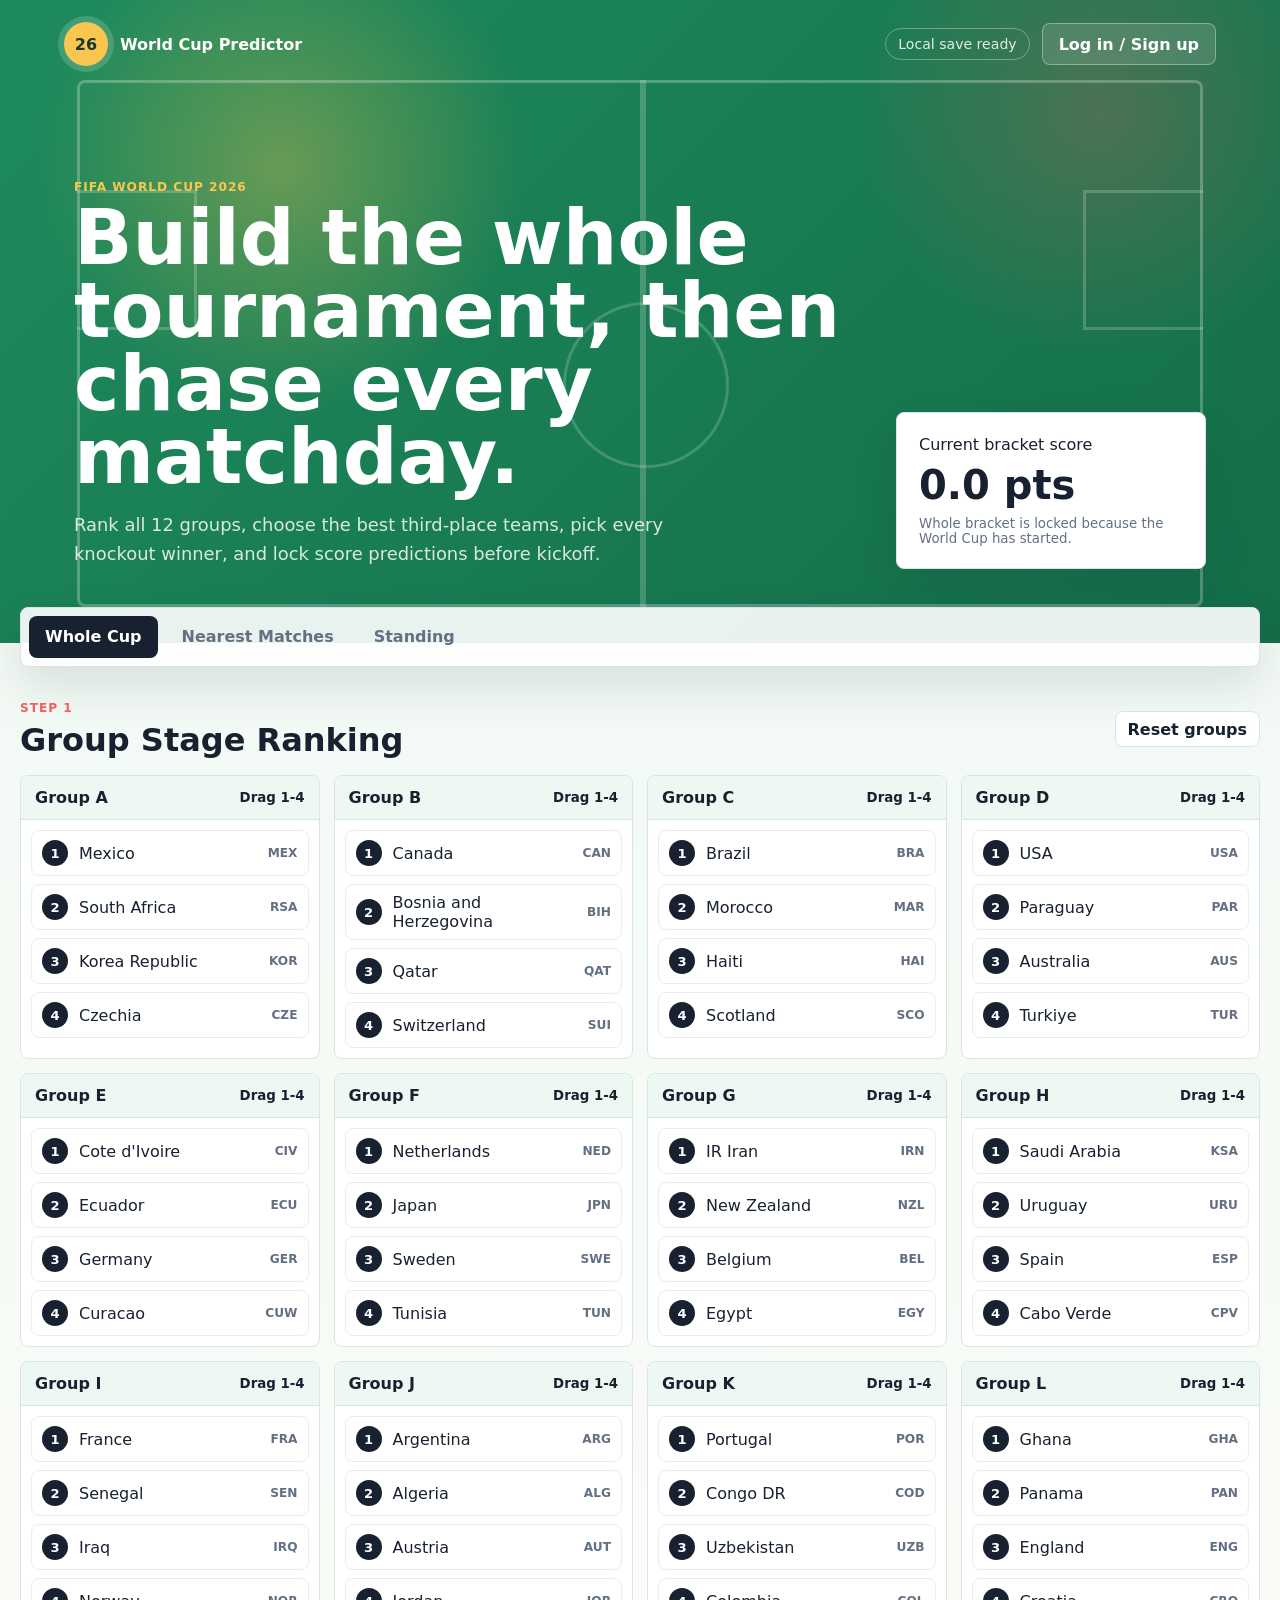
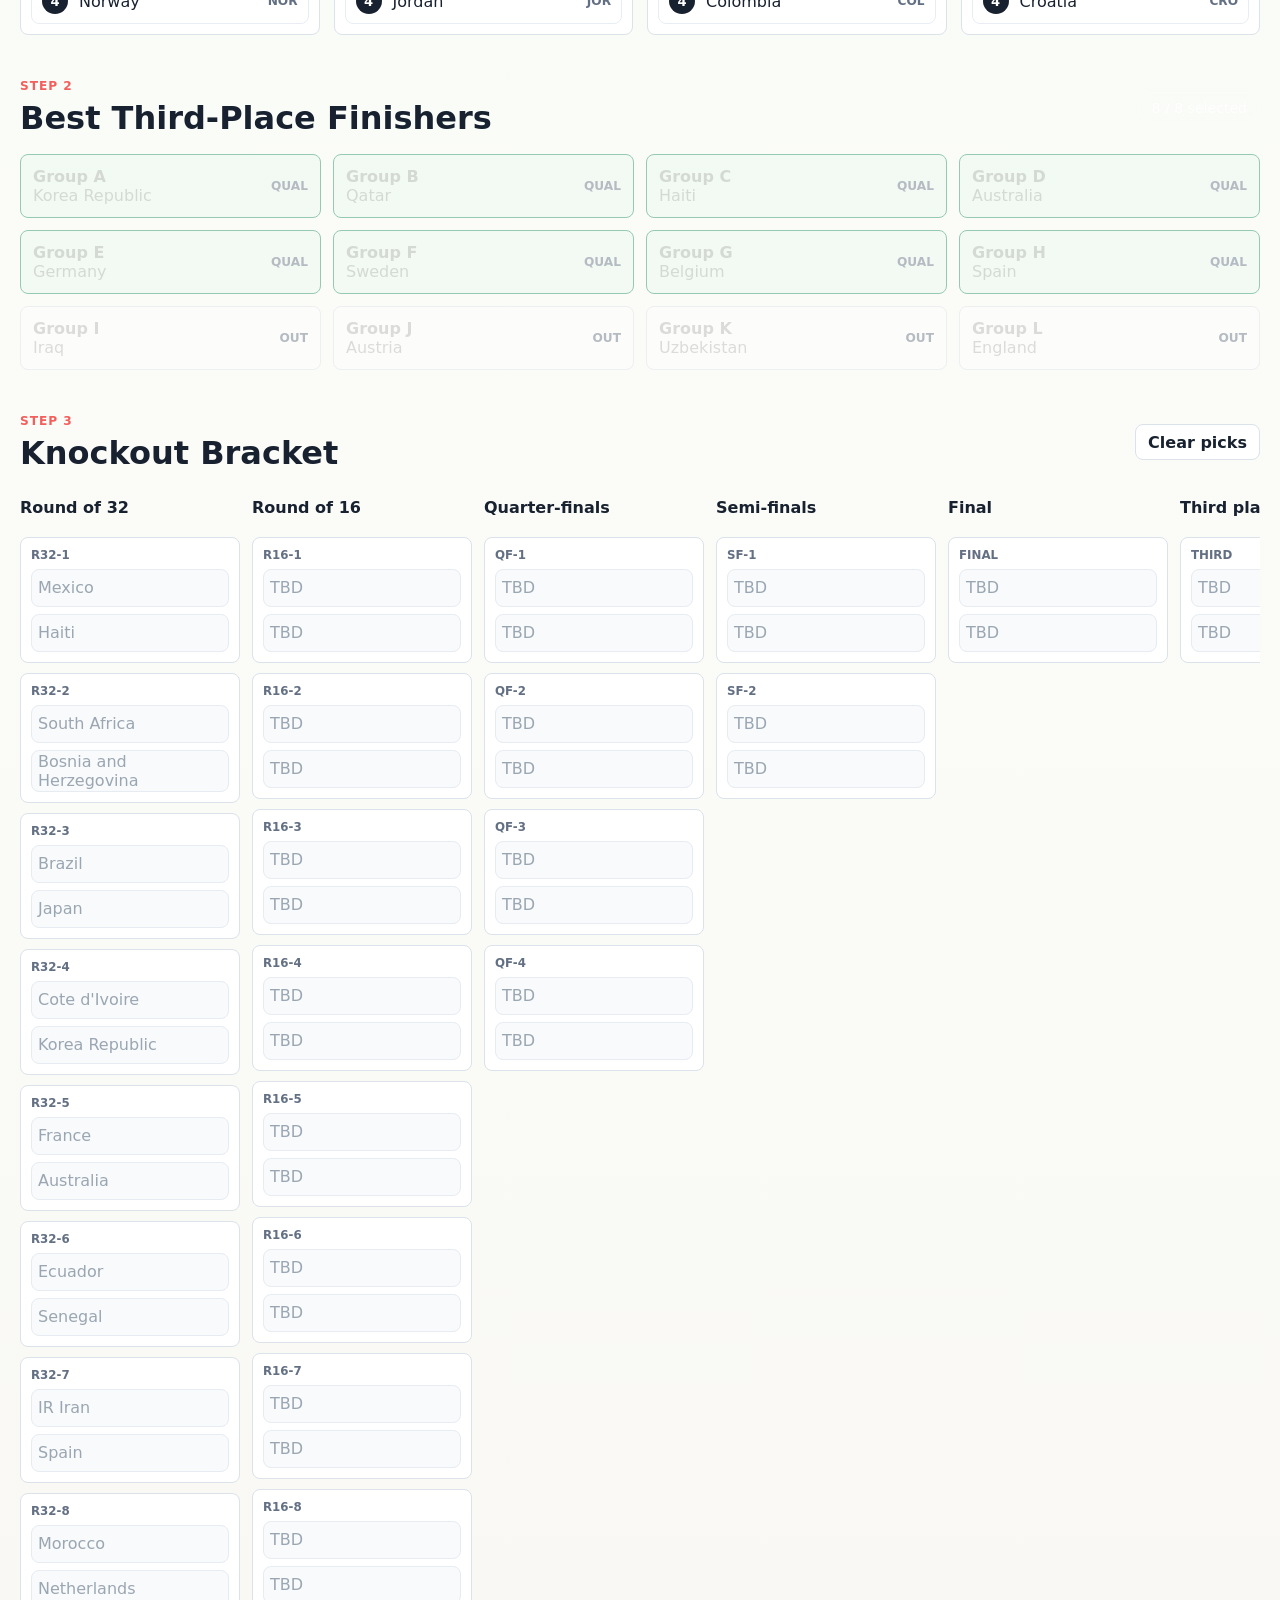
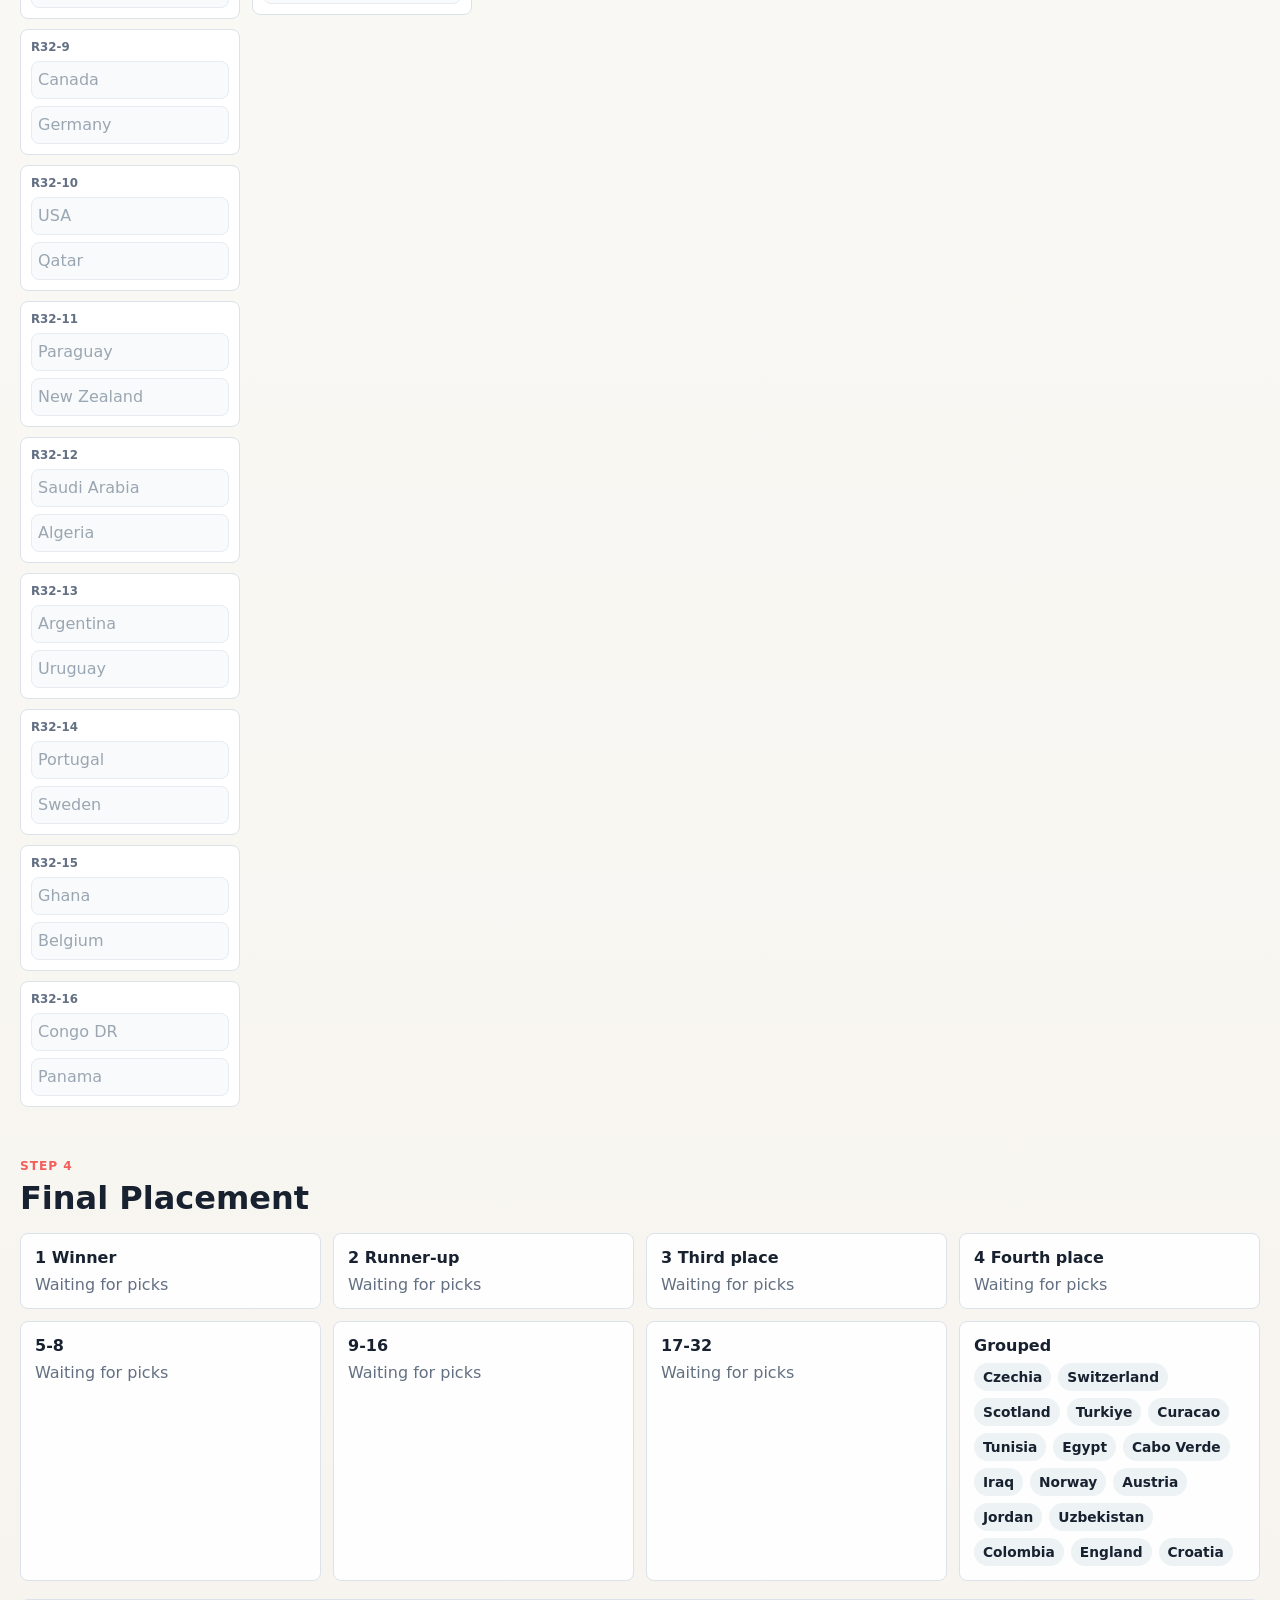
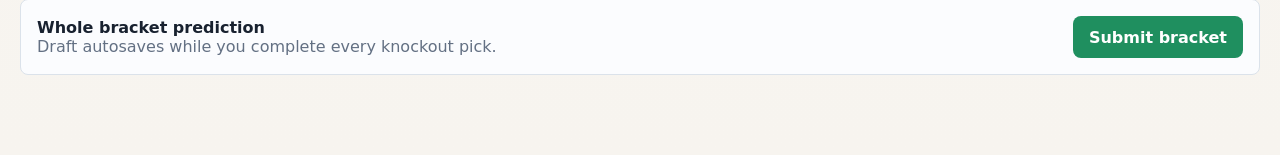
==== index.html @ 05999558 "Prepare public Supabase predictor" ====
<!doctype html>
<html lang="en">
  <head>
    <meta charset="UTF-8" />
    <meta name="viewport" content="width=device-width, initial-scale=1.0" />
    <title>World Cup Predictor 2026</title>
    <link rel="stylesheet" href="styles.css" />
  </head>
  <body>
    <header class="app-header">
      <div class="hero-art" aria-hidden="true">
        <span class="pitch-line center"></span>
        <span class="pitch-line box left"></span>
        <span class="pitch-line box right"></span>
      </div>
      <nav class="topbar">
        <div class="brand">
          <span class="brand-mark">26</span>
          <span>World Cup Predictor</span>
        </div>
        <div class="user-actions">
          <span id="saveStatus" class="save-status">Local save ready</span>
          <button id="authButton" class="ghost-button">Log in / Sign up</button>
        </div>
      </nav>
      <section class="hero">
        <div>
          <p class="eyebrow">FIFA World Cup 2026</p>
          <h1>Build the whole tournament, then chase every matchday.</h1>
          <p class="hero-copy">
            Rank all 12 groups, choose the best third-place teams, pick every knockout winner, and lock score predictions before kickoff.
          </p>
        </div>
        <div class="score-panel">
          <span>Current bracket score</span>
          <strong id="projectedScore">0 pts</strong>
          <small id="lockNote">Points stay 0 until official results are loaded.</small>
        </div>
      </section>
    </header>

    <main>
      <section class="tabs" aria-label="Predictor views">
        <button class="tab-button active" data-tab="bracket">Whole Cup</button>
        <button class="tab-button" data-tab="matches">Nearest Matches</button>
        <button class="tab-button" data-tab="standing">Standing</button>
      </section>

      <section id="bracket" class="tab-panel active">
        <div class="section-head">
          <div>
            <p class="eyebrow">Step 1</p>
            <h2>Group Stage Ranking</h2>
          </div>
          <button id="resetGroups" class="ghost-button small">Reset groups</button>
        </div>
        <div id="groupsGrid" class="groups-grid"></div>

        <div class="section-head spaced">
          <div>
            <p class="eyebrow">Step 2</p>
            <h2>Best Third-Place Finishers</h2>
          </div>
          <span id="thirdCounter" class="pill">0 / 8 selected</span>
        </div>
        <div id="thirdPlaceGrid" class="third-grid"></div>

        <div class="section-head spaced">
          <div>
            <p class="eyebrow">Step 3</p>
            <h2>Knockout Bracket</h2>
          </div>
          <button id="clearKnockout" class="ghost-button small">Clear picks</button>
        </div>
        <div id="knockoutGrid" class="knockout-grid"></div>

        <div class="section-head spaced">
          <div>
            <p class="eyebrow">Step 4</p>
            <h2>Final Placement</h2>
          </div>
        </div>
        <div id="placementGrid" class="placement-grid"></div>
        <div class="submit-strip">
          <div>
            <strong>Whole bracket prediction</strong>
            <p id="bracketSubmitStatus" class="muted">Draft autosaves while you edit.</p>
          </div>
          <button id="finalizeBracket" class="primary-button" type="button">Submit bracket</button>
        </div>
      </section>

      <section id="matches" class="tab-panel">
        <div class="section-head">
          <div>
            <p class="eyebrow">Live match center</p>
            <h2>Three Nearest Matches</h2>
          </div>
          <button id="refreshMatches" class="ghost-button small">Refresh</button>
        </div>
        <div id="matchSummary" class="match-summary"></div>
        <div id="matchesList" class="matches-list"></div>
      </section>

      <section id="standing" class="tab-panel">
        <div class="standing-layout">
          <div>
            <div class="section-head">
              <div>
                <p class="eyebrow">Your profile</p>
                <h2>Saved Predictions</h2>
              </div>
            </div>
            <div id="profilePanel" class="profile-panel"></div>
          </div>
          <div>
            <div class="section-head">
              <div>
                <p class="eyebrow">Global</p>
                <h2>Leaderboard</h2>
              </div>
            </div>
            <div id="leaderboard" class="leaderboard"></div>
            <button id="exportCsv" class="ghost-button small export-button">Download spreadsheet</button>
          </div>
        </div>
        <div class="rules-panel">
          <h3>Point System</h3>
          <div id="rulesGrid" class="rules-grid"></div>
        </div>
      </section>
    </main>

    <dialog id="authDialog" class="auth-dialog">
      <form id="authForm" method="dialog">
        <div class="section-head compact">
          <div>
            <p id="authEyebrow" class="eyebrow">Welcome back</p>
            <h2 id="authTitle">Log in</h2>
          </div>
          <button type="button" id="closeAuth" class="icon-button" aria-label="Close">x</button>
        </div>
        <div class="auth-mode" role="group" aria-label="Authentication mode">
          <button type="button" id="loginMode" class="tab-button active">Log in</button>
          <button type="button" id="signupMode" class="tab-button">Sign up</button>
        </div>
        <label>
          Username
          <input id="usernameInput" required minlength="3" maxlength="24" autocomplete="username" placeholder="letters, numbers, underscores" />
        </label>
        <label>
          Password
          <input id="passwordInput" type="password" required minlength="6" autocomplete="current-password" placeholder="6+ characters" />
        </label>
        <div class="dialog-actions">
          <button id="authSubmit" type="submit" class="primary-button">Log in</button>
          <button type="button" id="googleMock" class="ghost-button">Use Google</button>
        </div>
      </form>
    </dialog>

    <script src="vendor/supabase-js.js"></script>
    <script>
      if (!window.supabase && typeof supabase !== "undefined") window.supabase = supabase;
    </script>
    <script src="app.js"></script>
  </body>
</html>
---- styles.css ----
:root {
  color-scheme: light;
  --ink: #18212f;
  --muted: #637083;
  --line: #dbe2ea;
  --paper: #fbfcf8;
  --panel: #ffffff;
  --grass: #1f8f5f;
  --grass-dark: #147049;
  --sun: #f9c74f;
  --coral: #f25f5c;
  --blue: #277da1;
  --violet: #6750a4;
  --shadow: 0 18px 45px rgba(24, 33, 47, 0.12);
}

* {
  box-sizing: border-box;
}

body {
  margin: 0;
  min-height: 100vh;
  color: var(--ink);
  background: linear-gradient(180deg, #eef8f2 0%, var(--paper) 38%, #f7f4ef 100%);
  font-family: Inter, ui-sans-serif, system-ui, -apple-system, BlinkMacSystemFont, "Segoe UI", sans-serif;
}

button,
input {
  font: inherit;
}

button {
  cursor: pointer;
}

.app-header {
  position: relative;
  overflow: hidden;
  min-height: 500px;
  background: #123f35;
  color: white;
}

.hero-art {
  position: absolute;
  inset: 0;
  background:
    radial-gradient(circle at 22% 26%, rgba(249, 199, 79, 0.34), transparent 22%),
    radial-gradient(circle at 86% 18%, rgba(242, 95, 92, 0.24), transparent 20%),
    linear-gradient(135deg, rgba(31, 143, 95, 0.95), rgba(20, 112, 73, 0.95));
}

.hero-art::before {
  content: "";
  position: absolute;
  inset: 80px 6vw 36px;
  border: 3px solid rgba(255, 255, 255, 0.26);
  border-radius: 8px;
}

.pitch-line {
  position: absolute;
  border: 3px solid rgba(255, 255, 255, 0.2);
}

.pitch-line.center {
  left: 50%;
  top: 80px;
  bottom: 36px;
  width: 0;
}

.pitch-line.center::after {
  content: "";
  position: absolute;
  width: 160px;
  height: 160px;
  left: -80px;
  top: 42%;
  border: 3px solid rgba(255, 255, 255, 0.18);
  border-radius: 50%;
}

.pitch-line.box {
  top: 190px;
  width: 120px;
  height: 140px;
}

.pitch-line.box.left {
  left: 6vw;
  border-left: 0;
}

.pitch-line.box.right {
  right: 6vw;
  border-right: 0;
}

.topbar,
.hero,
main {
  position: relative;
  z-index: 1;
}

.topbar {
  display: flex;
  align-items: center;
  justify-content: space-between;
  padding: 22px clamp(18px, 5vw, 72px);
}

.brand,
.user-actions,
.dialog-actions,
.section-head,
.tabs {
  display: flex;
  align-items: center;
}

.brand {
  gap: 12px;
  font-weight: 800;
  letter-spacing: 0;
}

.brand-mark {
  display: grid;
  place-items: center;
  width: 44px;
  height: 44px;
  border-radius: 50%;
  background: var(--sun);
  color: #17382f;
  box-shadow: 0 0 0 6px rgba(255, 255, 255, 0.16);
}

.user-actions {
  gap: 12px;
}

.save-status,
.pill {
  border: 1px solid rgba(255, 255, 255, 0.32);
  border-radius: 999px;
  padding: 7px 12px;
  color: rgba(255, 255, 255, 0.86);
  font-size: 0.88rem;
}

.hero {
  display: grid;
  grid-template-columns: minmax(0, 1fr) 310px;
  gap: 36px;
  align-items: end;
  max-width: 1180px;
  margin: 0 auto;
  padding: 92px 24px 74px;
}

.eyebrow {
  margin: 0 0 8px;
  color: var(--coral);
  font-weight: 800;
  text-transform: uppercase;
  letter-spacing: 0.08em;
  font-size: 0.76rem;
}

.hero .eyebrow {
  color: var(--sun);
}

h1,
h2,
h3,
p {
  margin-top: 0;
}

h1 {
  max-width: 820px;
  margin-bottom: 16px;
  font-size: clamp(2.5rem, 6vw, 5.9rem);
  line-height: 0.95;
  letter-spacing: 0;
}

h2 {
  margin-bottom: 0;
  font-size: clamp(1.45rem, 2.5vw, 2.15rem);
  line-height: 1.08;
}

h3 {
  margin-bottom: 16px;
}

.hero-copy {
  max-width: 650px;
  margin-bottom: 0;
  color: rgba(255, 255, 255, 0.83);
  font-size: 1.12rem;
  line-height: 1.65;
}

.score-panel,
.profile-panel,
.rules-panel {
  border: 1px solid var(--line);
  border-radius: 8px;
  background: var(--panel);
  box-shadow: var(--shadow);
}

.score-panel {
  display: grid;
  gap: 8px;
  padding: 22px;
  color: var(--ink);
}

.score-panel strong {
  font-size: 2.5rem;
}

.score-panel small,
.muted {
  color: var(--muted);
}

main {
  max-width: 1320px;
  margin: -36px auto 80px;
  padding: 0 20px;
}

.tabs {
  gap: 8px;
  margin-bottom: 18px;
  padding: 8px;
  border: 1px solid var(--line);
  border-radius: 8px;
  background: rgba(255, 255, 255, 0.9);
  box-shadow: var(--shadow);
  overflow-x: auto;
}

.auth-mode {
  display: grid;
  grid-template-columns: 1fr 1fr;
  gap: 8px;
  padding: 6px;
  border: 1px solid var(--line);
  border-radius: 8px;
  background: #f6f8fa;
}

.tab-button,
.ghost-button,
.primary-button,
.icon-button {
  border: 0;
  border-radius: 8px;
  min-height: 42px;
  padding: 0 16px;
  font-weight: 800;
}

.tab-button {
  background: transparent;
  color: var(--muted);
  white-space: nowrap;
}

.tab-button.active {
  background: var(--ink);
  color: white;
}

.tab-panel {
  display: none;
}

.tab-panel.active {
  display: block;
}

.ghost-button {
  border: 1px solid rgba(255, 255, 255, 0.34);
  background: rgba(255, 255, 255, 0.12);
  color: inherit;
}

.ghost-button.small {
  min-height: 36px;
  padding: 0 12px;
  color: var(--ink);
  border-color: var(--line);
  background: white;
}

.primary-button {
  background: var(--grass);
  color: white;
}

.primary-button.small {
  min-height: 36px;
  padding: 0 12px;
  font-size: 0.82rem;
}

.icon-button {
  width: 38px;
  min-height: 38px;
  padding: 0;
  background: #f1f4f6;
  color: var(--ink);
}

.section-head {
  justify-content: space-between;
  gap: 16px;
  margin: 34px 0 18px;
}

.section-head.compact {
  margin: 0 0 18px;
}

.section-head.spaced {
  margin-top: 44px;
}

.groups-grid {
  display: grid;
  grid-template-columns: repeat(4, minmax(0, 1fr));
  gap: 14px;
}

.group-card,
.match-card,
.placement-card,
.leaderboard-row {
  border: 1px solid var(--line);
  border-radius: 8px;
  background: rgba(255, 255, 255, 0.92);
}

.group-card {
  overflow: hidden;
}

.group-title {
  display: flex;
  align-items: center;
  justify-content: space-between;
  padding: 12px 14px;
  background: #eef8f2;
  border-bottom: 1px solid var(--line);
  font-weight: 900;
}

.team-list {
  list-style: none;
  margin: 0;
  padding: 10px;
}

.team-item {
  display: grid;
  grid-template-columns: 28px minmax(0, 1fr) auto;
  align-items: center;
  gap: 9px;
  min-height: 46px;
  margin-bottom: 8px;
  padding: 8px 10px;
  border: 1px solid #e7edf2;
  border-radius: 8px;
  background: white;
}

.team-item:last-child {
  margin-bottom: 0;
}

.team-item[draggable="true"] {
  cursor: grab;
}

.team-item.drag-over {
  outline: 3px solid rgba(249, 199, 79, 0.85);
}

.rank-badge {
  display: grid;
  place-items: center;
  width: 26px;
  height: 26px;
  border-radius: 50%;
  background: var(--ink);
  color: white;
  font-size: 0.82rem;
  font-weight: 900;
}

.team-code {
  color: var(--muted);
  font-size: 0.76rem;
  font-weight: 900;
}

.third-grid,
.placement-grid,
.rules-grid {
  display: grid;
  grid-template-columns: repeat(4, minmax(0, 1fr));
  gap: 12px;
}

.third-button {
  display: flex;
  align-items: center;
  justify-content: space-between;
  min-height: 64px;
  padding: 12px;
  border: 1px solid var(--line);
  border-radius: 8px;
  background: white;
  text-align: left;
}

.third-button.selected {
  border-color: var(--grass);
  background: #eaf8f0;
}

.third-button:disabled {
  opacity: 0.46;
  cursor: not-allowed;
}

.submit-strip {
  display: flex;
  justify-content: space-between;
  gap: 16px;
  align-items: center;
  margin-top: 18px;
  padding: 16px;
  border: 1px solid var(--line);
  border-radius: 8px;
  background: #fbfcfe;
}

.submit-strip p {
  margin-bottom: 0;
}

.knockout-grid {
  display: grid;
  grid-auto-flow: column;
  grid-auto-columns: minmax(220px, 1fr);
  gap: 12px;
  overflow-x: auto;
  padding-bottom: 8px;
}

.round-column {
  display: grid;
  align-content: start;
  gap: 10px;
}

.round-title {
  min-height: 38px;
  display: flex;
  align-items: center;
  font-weight: 900;
}

.ko-match {
  display: grid;
  gap: 7px;
  padding: 10px;
  border: 1px solid var(--line);
  border-radius: 8px;
  background: white;
}

.ko-label {
  color: var(--muted);
  font-size: 0.74rem;
  font-weight: 800;
  text-transform: uppercase;
}

.team-pick {
  min-height: 38px;
  width: 100%;
  border: 1px solid #e6ecf2;
  border-radius: 8px;
  background: #f8fafb;
  color: var(--ink);
  text-align: left;
}

.team-pick.active {
  border-color: var(--grass);
  background: var(--grass);
  color: white;
}

.team-pick:disabled {
  color: #9aa6b2;
}

.placement-card {
  padding: 14px;
}

.placement-card strong {
  display: block;
  margin-bottom: 8px;
}

.team-chip-list {
  display: flex;
  flex-wrap: wrap;
  gap: 7px;
}

.team-chip {
  padding: 6px 9px;
  border-radius: 999px;
  background: #edf2f5;
  font-size: 0.86rem;
  font-weight: 700;
}

.match-summary {
  display: grid;
  grid-template-columns: repeat(3, minmax(0, 1fr));
  gap: 12px;
  margin-bottom: 16px;
}

.matches-list {
  display: grid;
  gap: 12px;
}

.match-card {
  display: grid;
  grid-template-columns: 1fr auto;
  gap: 16px;
  align-items: center;
  padding: 14px;
  transition: opacity 160ms ease, transform 160ms ease;
}

.match-card.faded {
  opacity: 0.48;
}

.match-card.nearest {
  border-color: var(--sun);
  box-shadow: 0 10px 28px rgba(249, 199, 79, 0.24);
}

.match-teams {
  font-weight: 900;
  font-size: 1.04rem;
}

.match-meta {
  margin-top: 5px;
  color: var(--muted);
  font-size: 0.9rem;
}

.prediction-box {
  display: grid;
  grid-template-columns: 54px 54px 120px 92px;
  gap: 8px;
  align-items: center;
}

.prediction-box input,
.auth-dialog input {
  min-height: 40px;
  border: 1px solid var(--line);
  border-radius: 8px;
  padding: 0 10px;
  background: white;
}

.prediction-box select {
  min-height: 40px;
  border: 1px solid var(--line);
  border-radius: 8px;
  background: white;
  padding: 0 8px;
}

.match-submit {
  width: 92px;
}

.standing-layout {
  display: grid;
  grid-template-columns: minmax(0, 0.9fr) minmax(0, 1.1fr);
  gap: 20px;
}

.profile-panel,
.rules-panel {
  padding: 18px;
}

.leaderboard {
  display: grid;
  gap: 10px;
}

.leaderboard-row {
  display: grid;
  grid-template-columns: 42px minmax(0, 1fr) auto;
  gap: 12px;
  align-items: center;
  padding: 12px;
}

.leaderboard-row.current {
  border-color: var(--grass);
  background: #edf9f1;
}

.empty-state {
  border: 1px dashed var(--line);
  border-radius: 8px;
  padding: 18px;
  background: #fbfcfe;
  color: var(--muted);
}

.export-button {
  margin-top: 12px;
}

.rules-panel {
  margin-top: 24px;
}

.rule-card {
  border: 1px solid var(--line);
  border-radius: 8px;
  padding: 12px;
  background: #fbfcfe;
}

.auth-dialog {
  width: min(460px, calc(100vw - 28px));
  border: 1px solid var(--line);
  border-radius: 8px;
  box-shadow: var(--shadow);
}

.auth-dialog::backdrop {
  background: rgba(18, 24, 33, 0.52);
}

.auth-dialog form,
.auth-dialog label {
  display: grid;
  gap: 8px;
}

.auth-dialog form {
  gap: 14px;
}

.auth-dialog label {
  color: var(--muted);
  font-size: 0.9rem;
  font-weight: 800;
}

@media (max-width: 1050px) {
  .groups-grid,
  .third-grid,
  .placement-grid,
  .rules-grid {
    grid-template-columns: repeat(2, minmax(0, 1fr));
  }

  .hero,
  .standing-layout,
  .match-summary {
    grid-template-columns: 1fr;
  }
}

@media (max-width: 680px) {
  .topbar,
  .user-actions,
  .section-head,
  .match-card {
    align-items: stretch;
    flex-direction: column;
  }

  .topbar {
    gap: 16px;
  }

  .hero {
    padding-top: 56px;
  }

  .groups-grid,
  .third-grid,
  .placement-grid,
  .rules-grid {
    grid-template-columns: 1fr;
  }

  .prediction-box {
    grid-template-columns: 1fr 1fr;
  }

  .prediction-box select,
  .match-submit {
    grid-column: span 2;
    width: 100%;
  }

  .submit-strip {
    align-items: stretch;
    flex-direction: column;
  }
}
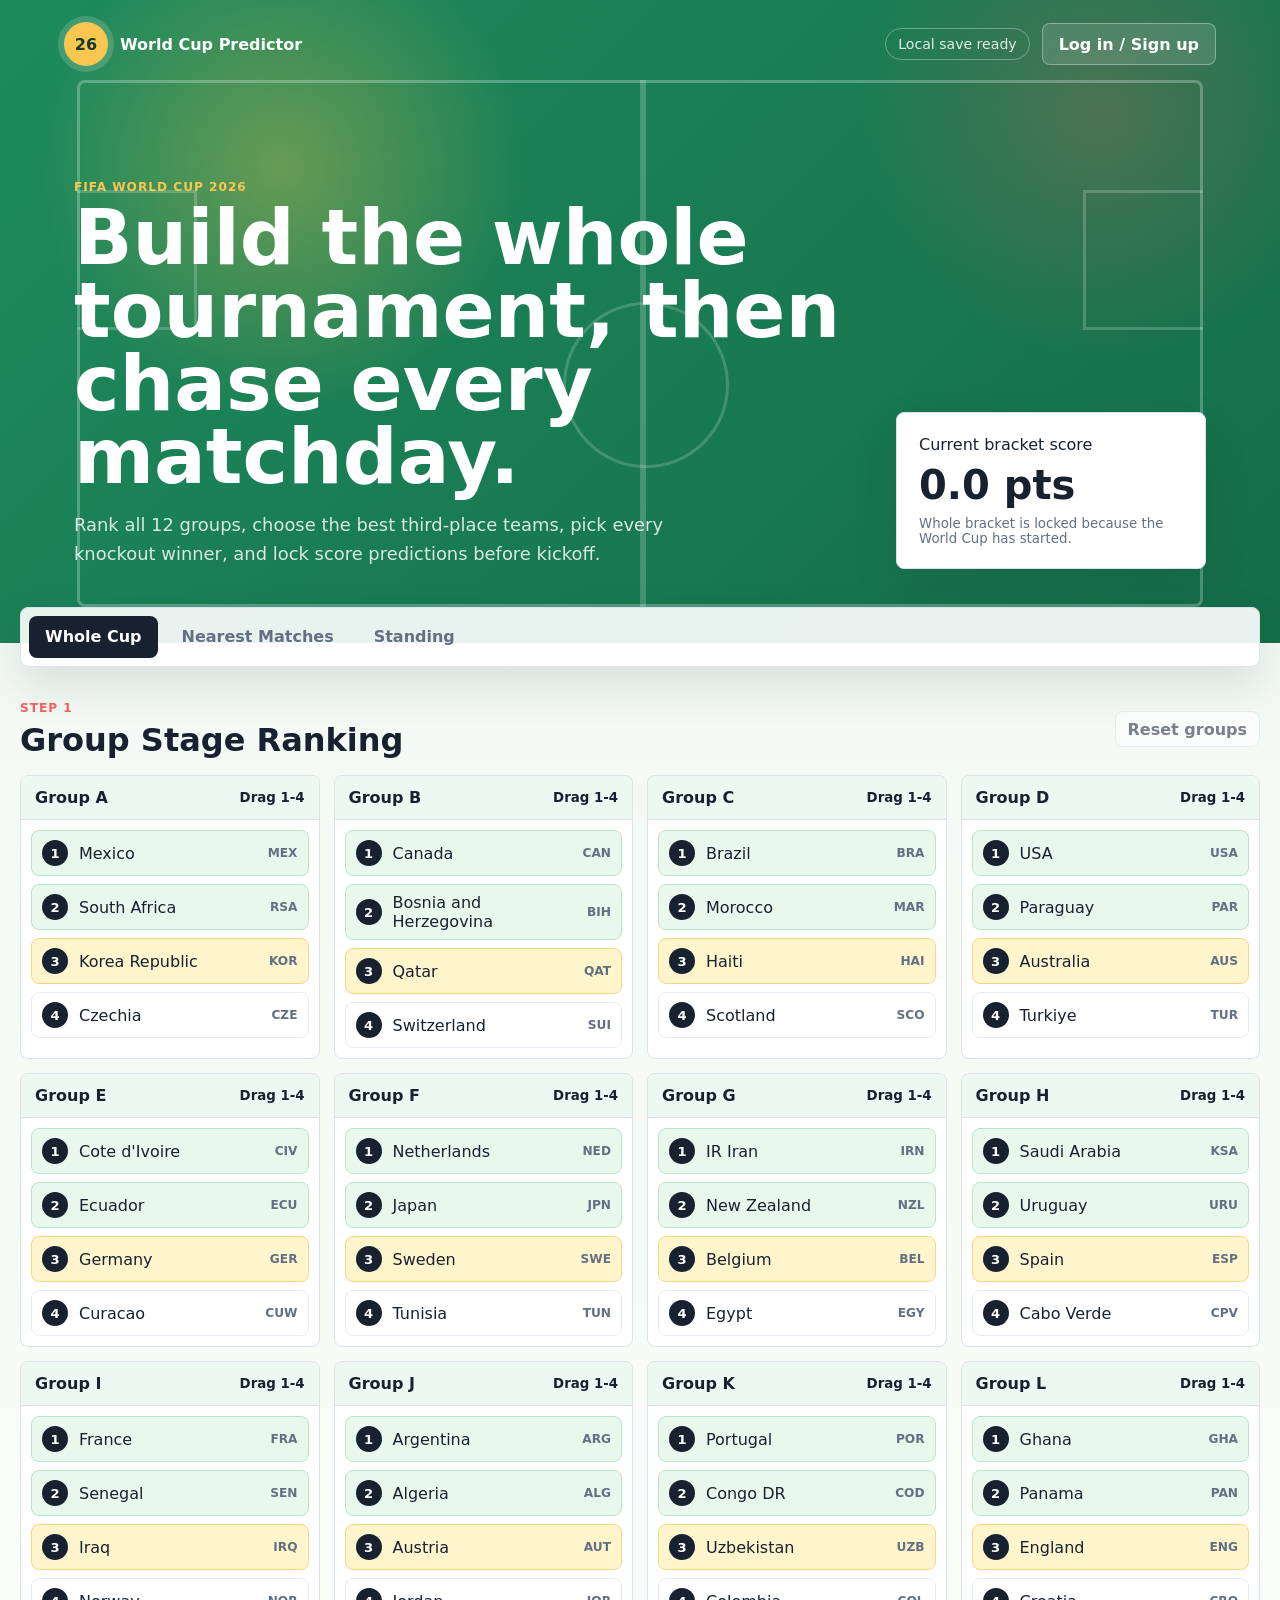
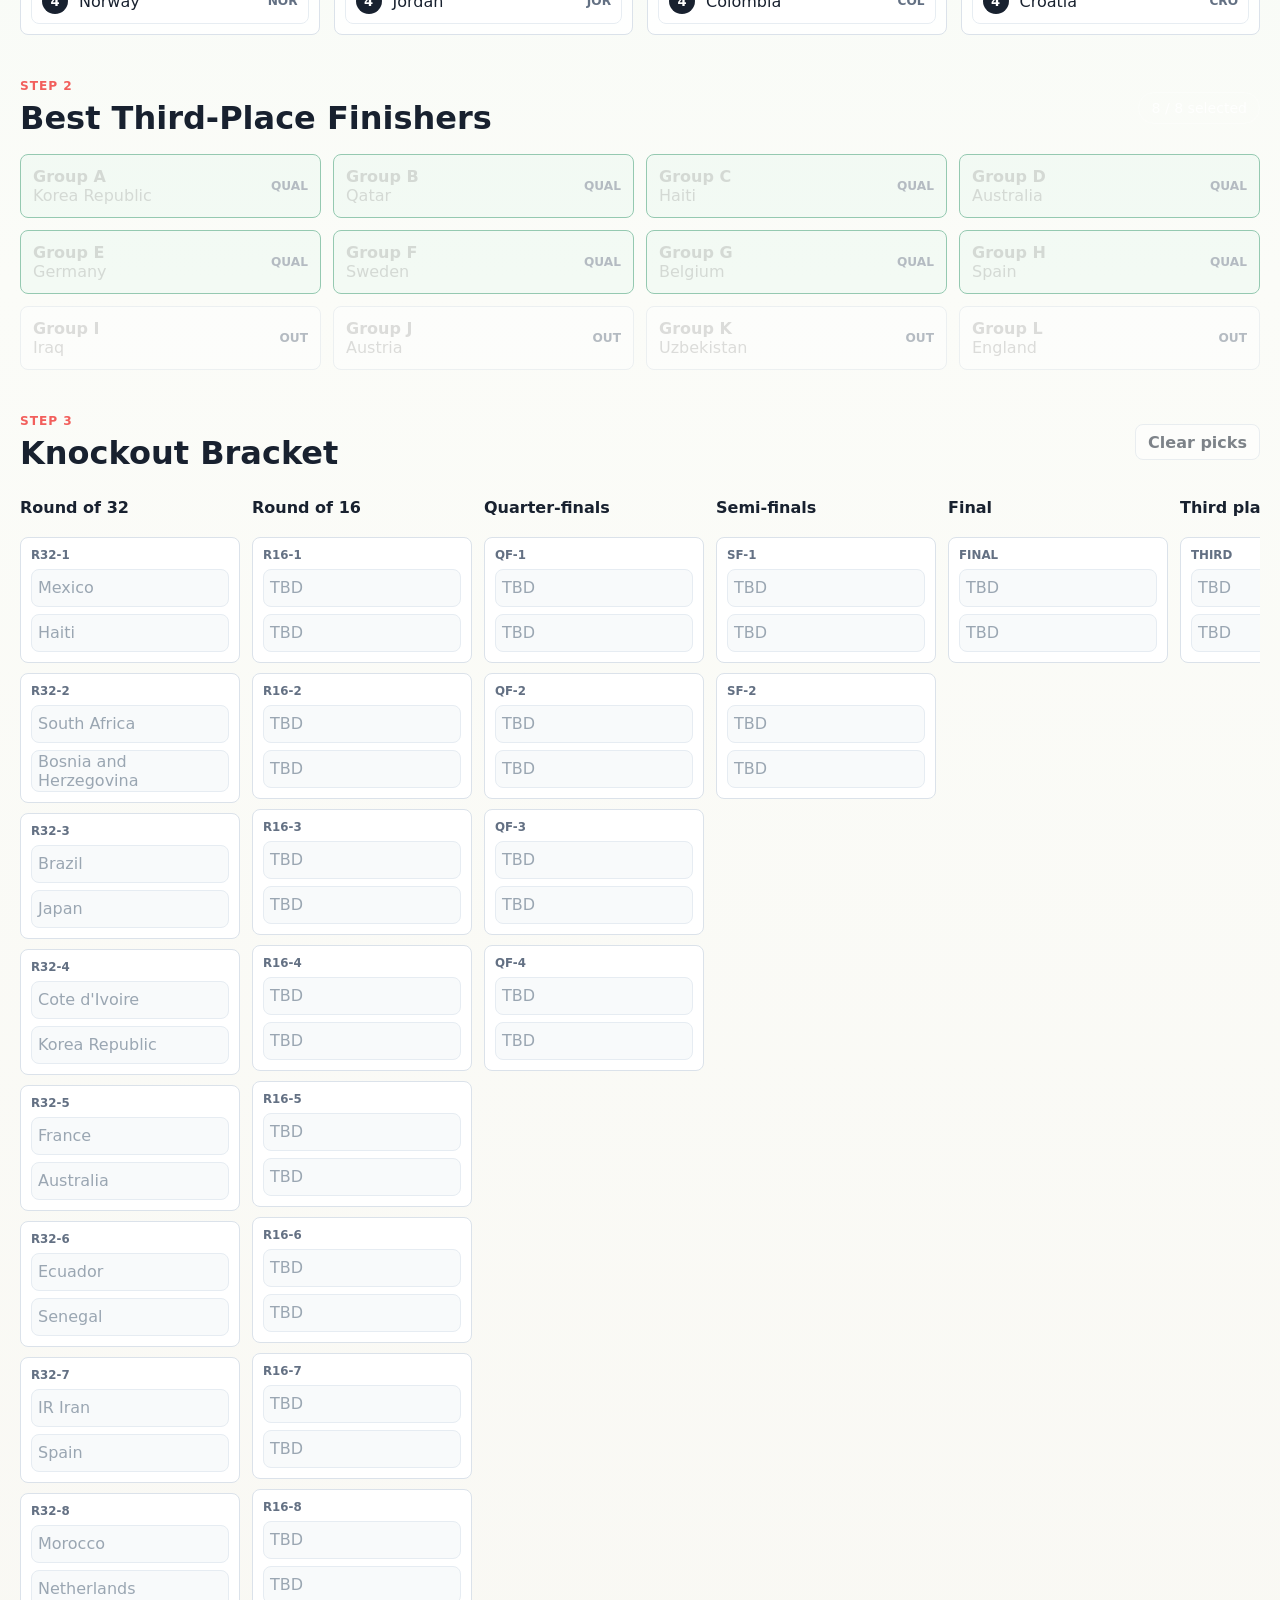
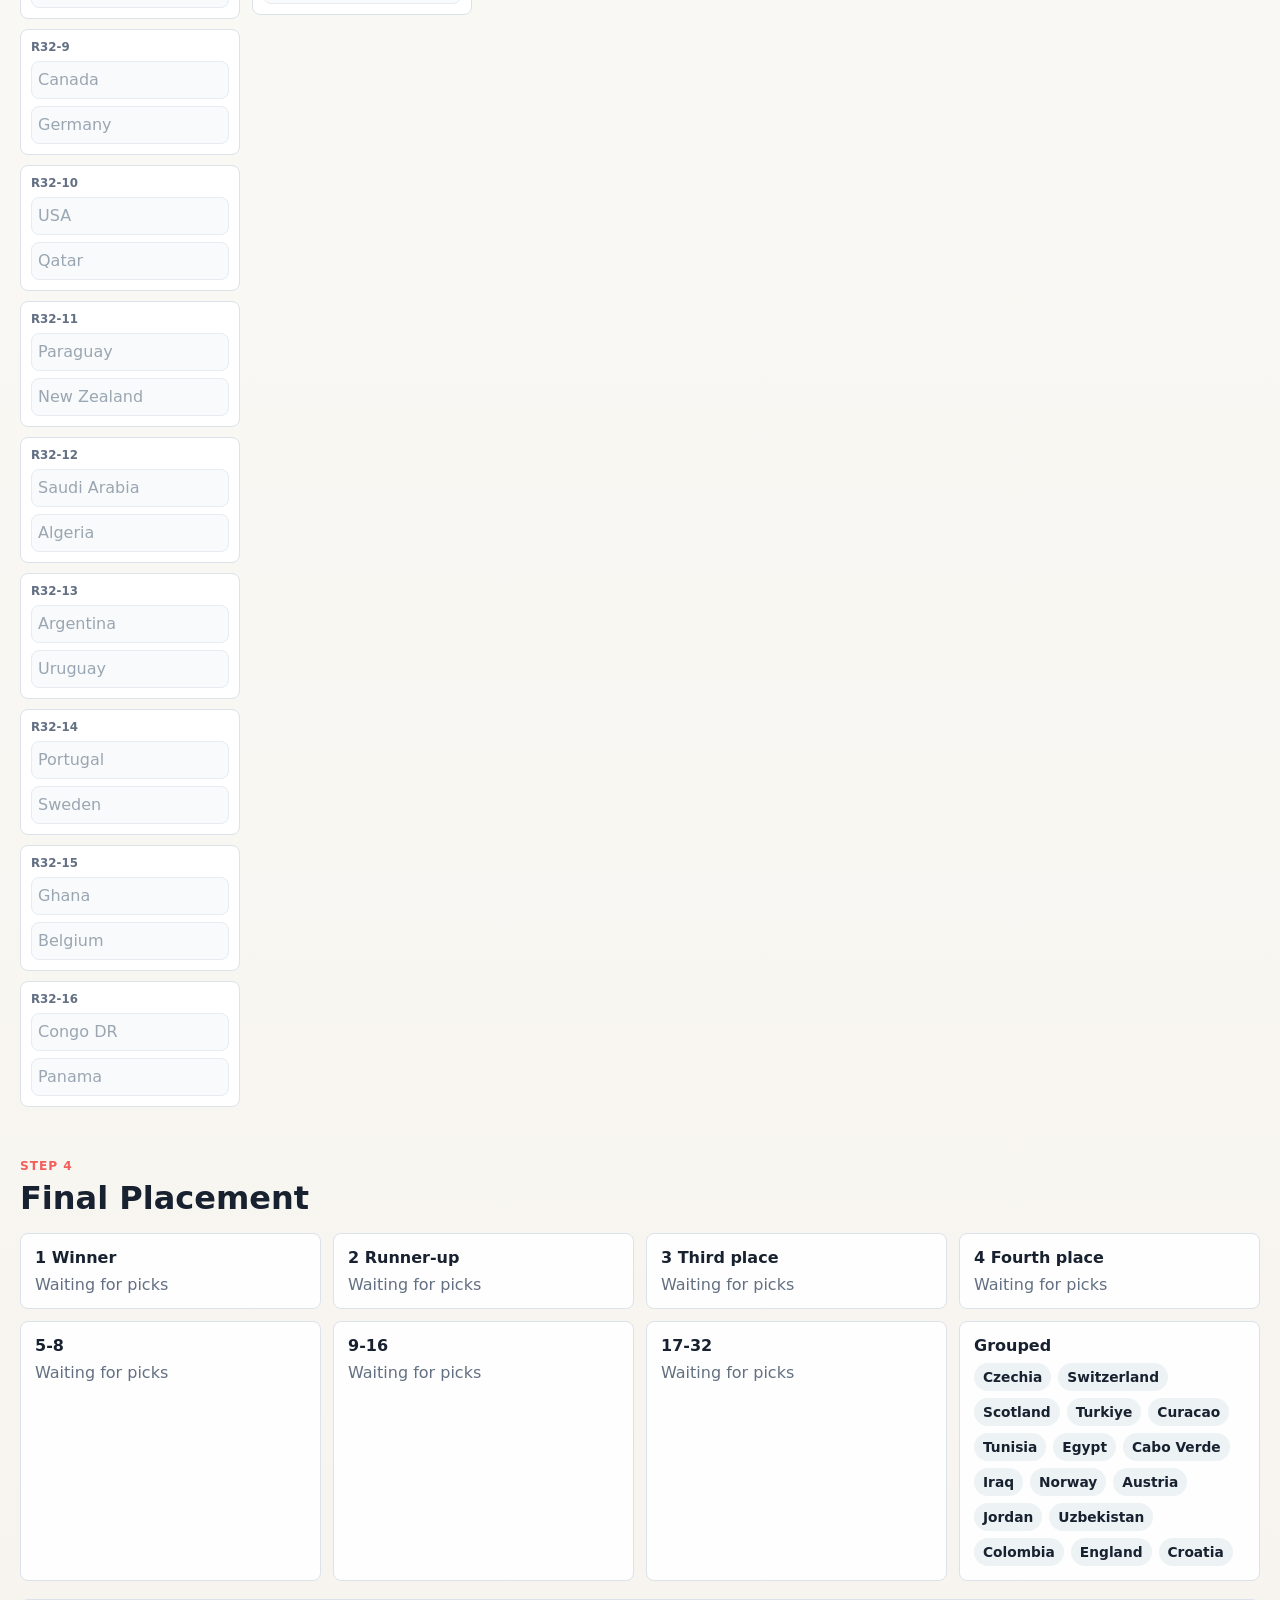
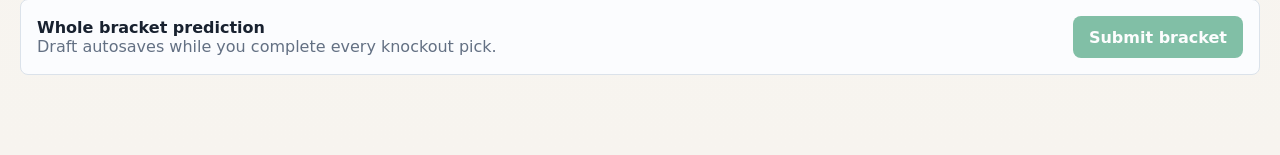
==== commit accb5a0d: "Show auth notifications in dialog" ====
--- a/index.html
+++ b/index.html
@@ -132,7 +132,7 @@
     </main>
 
     <dialog id="authDialog" class="auth-dialog">
-      <form id="authForm" method="dialog">
+      <form id="authForm" method="dialog" novalidate>
         <div class="section-head compact">
           <div>
             <p id="authEyebrow" class="eyebrow">Welcome back</p>
@@ -144,6 +144,7 @@
           <button type="button" id="loginMode" class="tab-button active">Log in</button>
           <button type="button" id="signupMode" class="tab-button">Sign up</button>
         </div>
+        <p id="authStatus" class="auth-status" role="status" aria-live="polite"></p>
         <label>
           Username
           <input id="usernameInput" required minlength="3" maxlength="24" autocomplete="username" placeholder="letters, numbers, underscores" />
--- a/styles.css
+++ b/styles.css
@@ -152,6 +152,16 @@
   font-size: 0.88rem;
 }
 
+.save-status.success {
+  border-color: rgba(167, 243, 208, 0.55);
+  color: #d1fae5;
+}
+
+.save-status.error {
+  border-color: rgba(254, 202, 202, 0.7);
+  color: #fee2e2;
+}
+
 .hero {
   display: grid;
   grid-template-columns: minmax(0, 1fr) 310px;
@@ -269,6 +279,7 @@
   min-height: 42px;
   padding: 0 16px;
   font-weight: 800;
+  transition: background-color 140ms ease, border-color 140ms ease, color 140ms ease, transform 120ms ease;
 }
 
 .tab-button {
@@ -277,9 +288,23 @@
   white-space: nowrap;
 }
 
+.tab-button:hover {
+  background: #e9eef2;
+  color: var(--ink);
+}
+
+.tab-button:active {
+  background: #dce4ea;
+  transform: translateY(1px);
+}
+
 .tab-button.active {
   background: var(--ink);
   color: white;
+}
+
+.tab-button.active:hover {
+  background: #23323f;
 }
 
 .tab-panel {
@@ -294,6 +319,16 @@
   border: 1px solid rgba(255, 255, 255, 0.34);
   background: rgba(255, 255, 255, 0.12);
   color: inherit;
+}
+
+.ghost-button:hover {
+  background: rgba(255, 255, 255, 0.24);
+  border-color: rgba(255, 255, 255, 0.55);
+}
+
+.ghost-button:active {
+  background: rgba(255, 255, 255, 0.32);
+  transform: translateY(1px);
 }
 
 .ghost-button.small {
@@ -304,9 +339,32 @@
   background: white;
 }
 
+.ghost-button.small:hover {
+  background: #f0f4f7;
+  border-color: #cfd9e2;
+}
+
 .primary-button {
   background: var(--grass);
   color: white;
+}
+
+.primary-button:hover {
+  background: #169251;
+}
+
+.primary-button:active {
+  background: #117a43;
+  transform: translateY(1px);
+}
+
+.primary-button:disabled,
+.ghost-button:disabled,
+.tab-button:disabled,
+.icon-button:disabled {
+  cursor: not-allowed;
+  opacity: 0.55;
+  transform: none;
 }
 
 .primary-button.small {
@@ -323,6 +381,15 @@
   color: var(--ink);
 }
 
+.icon-button:hover {
+  background: #dfe7ed;
+}
+
+.icon-button:active {
+  background: #cfd9e2;
+  transform: translateY(1px);
+}
+
 .section-head {
   justify-content: space-between;
   gap: 16px;
@@ -383,6 +450,16 @@
   border: 1px solid #e7edf2;
   border-radius: 8px;
   background: white;
+}
+
+.team-item.qualified {
+  border-color: #b9e5ca;
+  background: #e8f8ed;
+}
+
+.team-item.third-place {
+  border-color: #f3d886;
+  background: #fff5cc;
 }
 
 .team-item:last-child {
@@ -433,11 +510,26 @@
   border-radius: 8px;
   background: white;
   text-align: left;
+  transition: background-color 140ms ease, border-color 140ms ease, transform 120ms ease;
+}
+
+.third-button:hover:not(:disabled) {
+  border-color: #cfd9e2;
+  background: #f5f8fa;
+}
+
+.third-button:active:not(:disabled) {
+  background: #e9eef2;
+  transform: translateY(1px);
 }
 
 .third-button.selected {
   border-color: var(--grass);
   background: #eaf8f0;
+}
+
+.third-button.selected:hover:not(:disabled) {
+  background: #d8f2e3;
 }
 
 .third-button:disabled {
@@ -507,12 +599,27 @@
   background: #f8fafb;
   color: var(--ink);
   text-align: left;
+  transition: background-color 140ms ease, border-color 140ms ease, color 140ms ease, transform 120ms ease;
+}
+
+.team-pick:hover:not(:disabled) {
+  border-color: #cfd9e2;
+  background: #eef3f6;
+}
+
+.team-pick:active:not(:disabled) {
+  background: #dfe7ed;
+  transform: translateY(1px);
 }
 
 .team-pick.active {
   border-color: var(--grass);
   background: var(--grass);
   color: white;
+}
+
+.team-pick.active:hover:not(:disabled) {
+  background: #169251;
 }
 
 .team-pick:disabled {
@@ -583,6 +690,13 @@
   font-size: 0.9rem;
 }
 
+.match-prediction {
+  margin-top: 6px;
+  color: var(--ink);
+  font-size: 0.88rem;
+  font-weight: 800;
+}
+
 .prediction-box {
   display: grid;
   grid-template-columns: 54px 54px 120px 92px;
@@ -609,6 +723,13 @@
 
 .match-submit {
   width: 92px;
+}
+
+.match-help {
+  grid-column: 1 / -1;
+  color: var(--muted);
+  font-size: 0.78rem;
+  font-weight: 800;
 }
 
 .standing-layout {
@@ -688,6 +809,31 @@
   color: var(--muted);
   font-size: 0.9rem;
   font-weight: 800;
+}
+
+.auth-status {
+  display: none;
+  margin: 0;
+  padding: 10px 12px;
+  border-radius: 8px;
+  font-size: 0.9rem;
+  font-weight: 900;
+}
+
+.auth-status.visible {
+  display: block;
+}
+
+.auth-status.success {
+  border: 1px solid #b9e5ca;
+  background: #e8f8ed;
+  color: #137843;
+}
+
+.auth-status.error {
+  border: 1px solid #fecaca;
+  background: #fff1f2;
+  color: #b42318;
 }
 
 @media (max-width: 1050px) {
